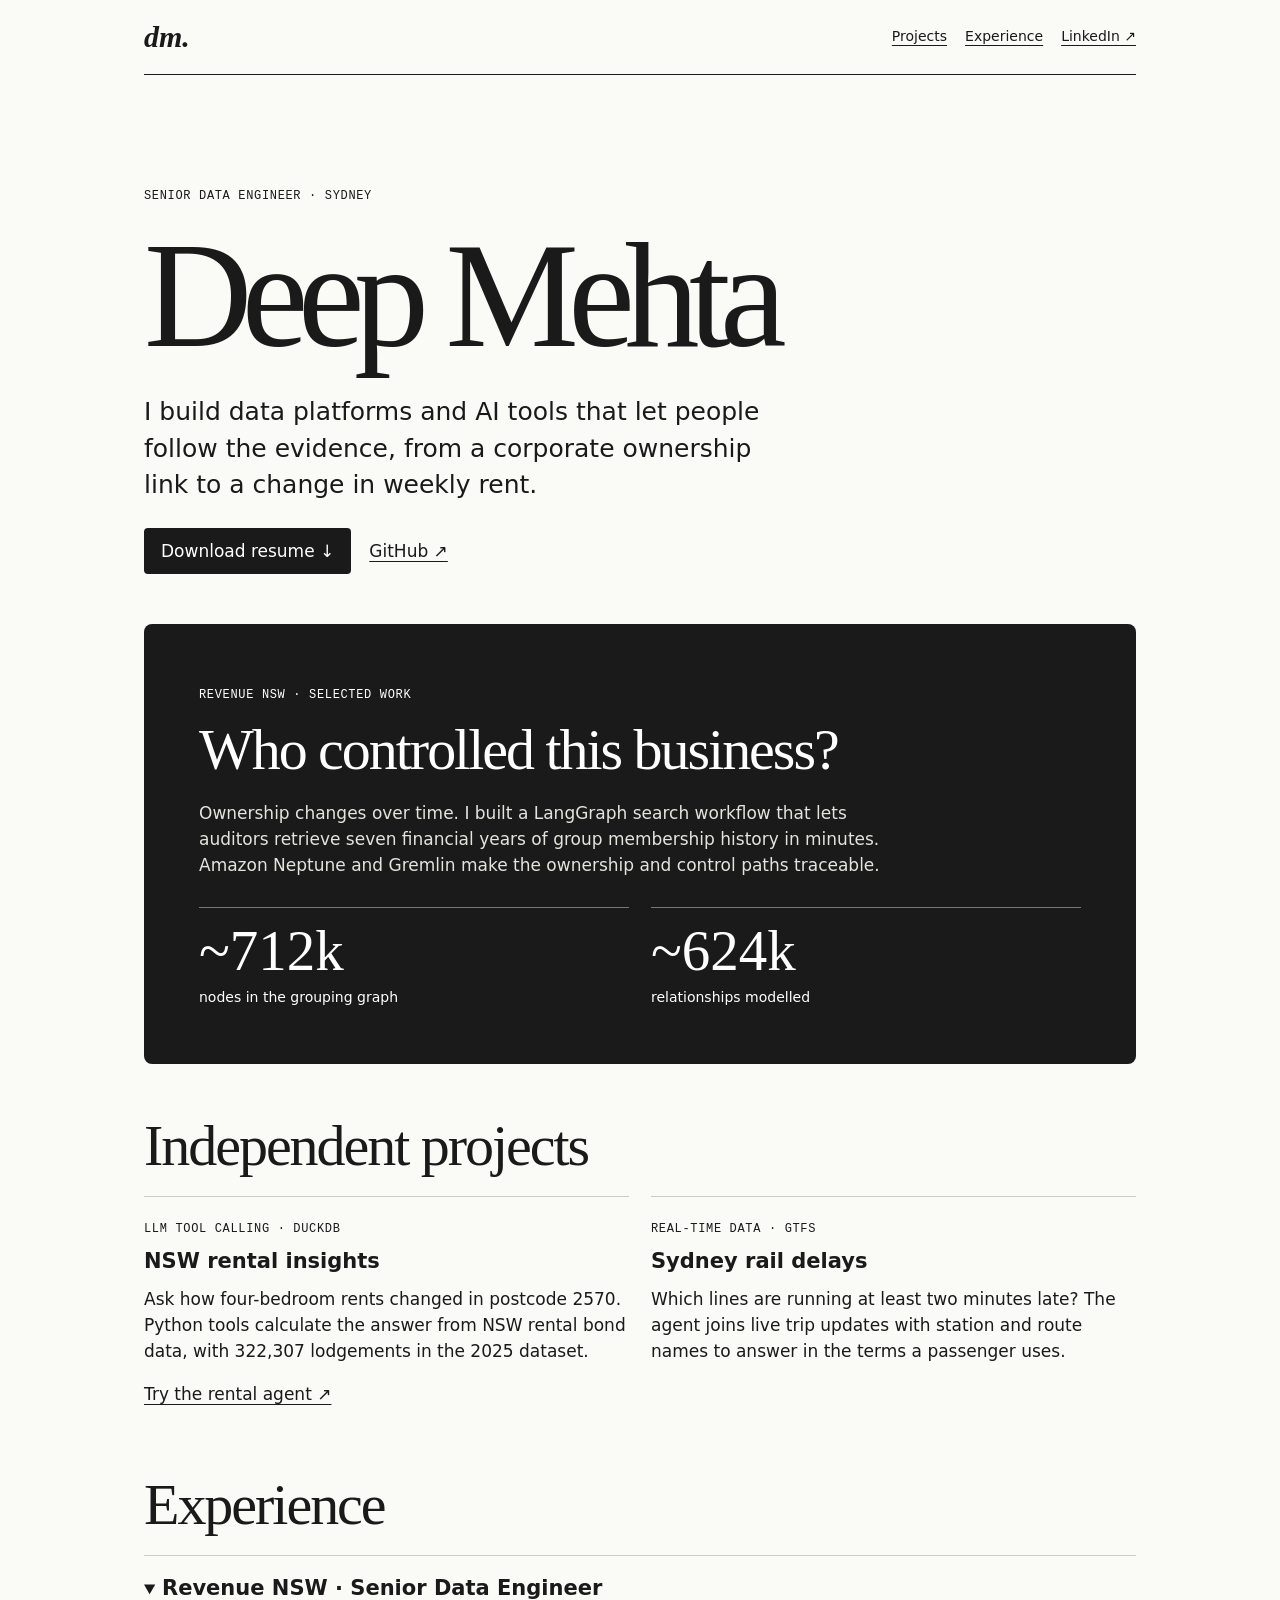
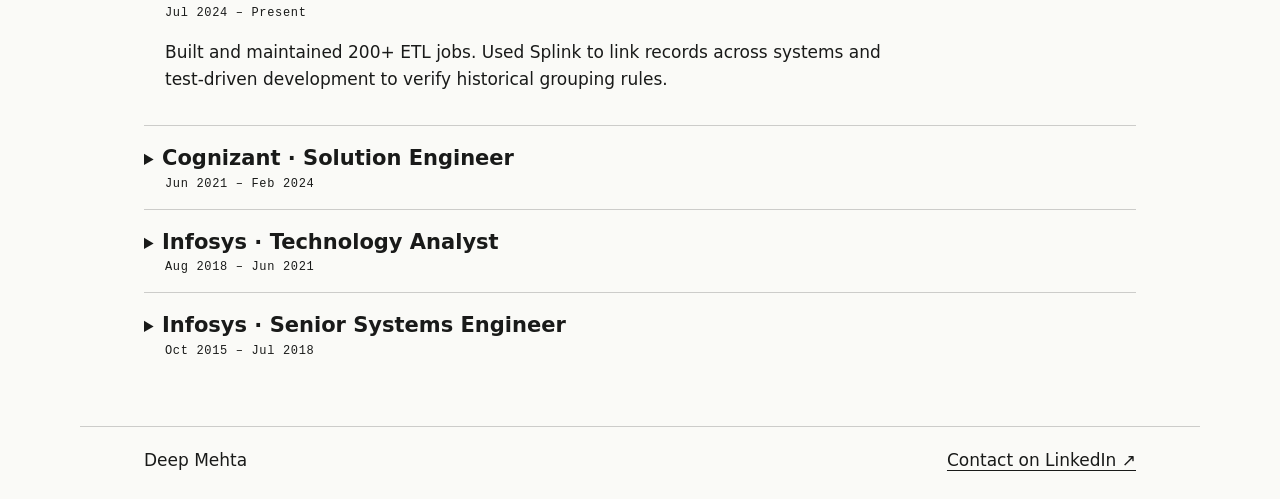
==== index.html @ f2d0caef "Publish resume and project portfolio" ====
<!doctype html>
<html lang="en-AU"><head><meta charset="utf-8"><meta name="viewport" content="width=device-width,initial-scale=1"><title>Deep Mehta — Data &amp; AI Engineering</title>
<style>
:root{--ink:#191a19;--paper:#fafaf7;--line:#ccccca}*{box-sizing:border-box}body{margin:0;background:var(--paper);color:var(--ink);font:17px/1.55 system-ui,sans-serif}main,header,footer{max-width:1120px;margin:auto;padding:0 clamp(20px,5vw,72px)}nav,footer{display:flex;align-items:center;justify-content:space-between;gap:18px}nav{padding:20px 0;border-bottom:1px solid var(--ink)}nav strong{font:italic bold 30px Georgia,serif}a{color:inherit;text-underline-offset:4px}nav div,.links{display:flex;flex-wrap:wrap;gap:18px}nav a{font-size:14px}.hero{padding:clamp(45px,9vw,105px) 0 50px}.small,time{font:12px/1.5 ui-monospace,monospace;letter-spacing:.055em}.hero h1{font:normal clamp(64px,12vw,150px)/.98 Georgia,serif;letter-spacing:-.07em;margin:16px 0 20px}.hero p{max-width:620px;font-size:clamp(18px,2.3vw,25px);line-height:1.45}.button{display:inline-block;background:var(--ink);color:white;text-decoration:none;padding:10px 17px;border-radius:4px}.links{align-items:center}.feature{background:var(--ink);color:white;padding:clamp(24px,5vw,55px);border-radius:8px}.feature h2,section>h2{font:normal clamp(33px,4.7vw,58px)/1.1 Georgia,serif;letter-spacing:-.035em;margin:12px 0 18px}.feature p{max-width:720px;color:#e4e4df}.stats,.projects{display:grid;grid-template-columns:repeat(2,1fr);gap:22px}.stats{margin-top:28px}.stats div{border-top:1px solid #777;padding-top:10px}.stats b{display:block;font:normal clamp(32px,5vw,57px) Georgia,serif}.stats span{font-size:14px}section{margin:0 0 50px}article{border-top:1px solid var(--line);padding:16px 0}article h3,summary strong{font-size:21px}h3{margin:6px 0}article p{margin:8px 0 16px}details{border-top:1px solid var(--line);padding:16px 0}summary{cursor:pointer}summary time{display:block;margin-left:21px}details p{max-width:760px;margin-left:21px}footer{padding-top:20px;padding-bottom:26px;border-top:1px solid var(--line)}:focus-visible{outline:3px solid currentColor;outline-offset:4px}@media(max-width:620px){.projects{grid-template-columns:1fr;gap:0}nav div{gap:10px}.hero h1{font-size:clamp(56px,15vw,88px)}}
</style></head><body><header><nav aria-label="Main"><strong>dm.</strong><div><a href="#projects">Projects</a><a href="#experience">Experience</a><a href="https://www.linkedin.com/in/dpbeing/">LinkedIn ↗</a></div></nav></header><main>
<div class="hero"><span class="small">SENIOR DATA ENGINEER · SYDNEY</span><h1>Deep Mehta</h1><p>I build data platforms and AI tools that let people follow the evidence, from a corporate ownership link to a change in weekly rent.</p><div class="links"><a class="button" href="Deep_Mehta_Resume.pdf" download>Download resume ↓</a><a href="https://github.com/dpbeing">GitHub ↗</a></div></div>
<section class="feature"><span class="small">REVENUE NSW · SELECTED WORK</span><h2>Who controlled this business?</h2><p>Ownership changes over time. I built a LangGraph search workflow that lets auditors retrieve seven financial years of group membership history in minutes. Amazon Neptune and Gremlin make the ownership and control paths traceable.</p><div class="stats"><div><b>~712k</b><span>nodes in the grouping graph</span></div><div><b>~624k</b><span>relationships modelled</span></div></div></section>
<section id="projects"><h2>Independent projects</h2><div class="projects"><article><span class="small">LLM TOOL CALLING · DUCKDB</span><h3>NSW rental insights</h3><p>Ask how four-bedroom rents changed in postcode 2570. Python tools calculate the answer from NSW rental bond data, with 322,307 lodgements in the 2025 dataset.</p><a href="https://nsw-open-data-agent.streamlit.app/">Try the rental agent ↗</a></article><article><span class="small">REAL-TIME DATA · GTFS</span><h3>Sydney rail delays</h3><p>Which lines are running at least two minutes late? The agent joins live trip updates with station and route names to answer in the terms a passenger uses.</p></article></div></section>
<section id="experience"><h2>Experience</h2>
<details open><summary><strong>Revenue NSW · Senior Data Engineer</strong><time>Jul 2024 – Present</time></summary><p>Built and maintained 200+ ETL jobs. Used Splink to link records across systems and test-driven development to verify historical grouping rules.</p></details>
<details><summary><strong>Cognizant · Solution Engineer</strong><time>Jun 2021 – Feb 2024</time></summary><p>Led delivery across 5+ Azure projects for Westpac. Reusable Python libraries reduced repeat work and contributed to a 20% reduction in project costs.</p></details>
<details><summary><strong>Infosys · Technology Analyst</strong><time>Aug 2018 – Jun 2021</time></summary><p>Led onshore delivery for Westpac, turning business rules into Spark transformations and contributing to the Unsecured Loans programme.</p></details>
<details><summary><strong>Infosys · Senior Systems Engineer</strong><time>Oct 2015 – Jul 2018</time></summary><p>Delivered anti-money-laundering technology for HSBC Correspondent Banking, supporting suspicious-transaction monitoring and regulatory reporting across markets.</p></details></section>
</main><footer><span>Deep Mehta</span><a href="https://www.linkedin.com/in/dpbeing/">Contact on LinkedIn ↗</a></footer></body></html>
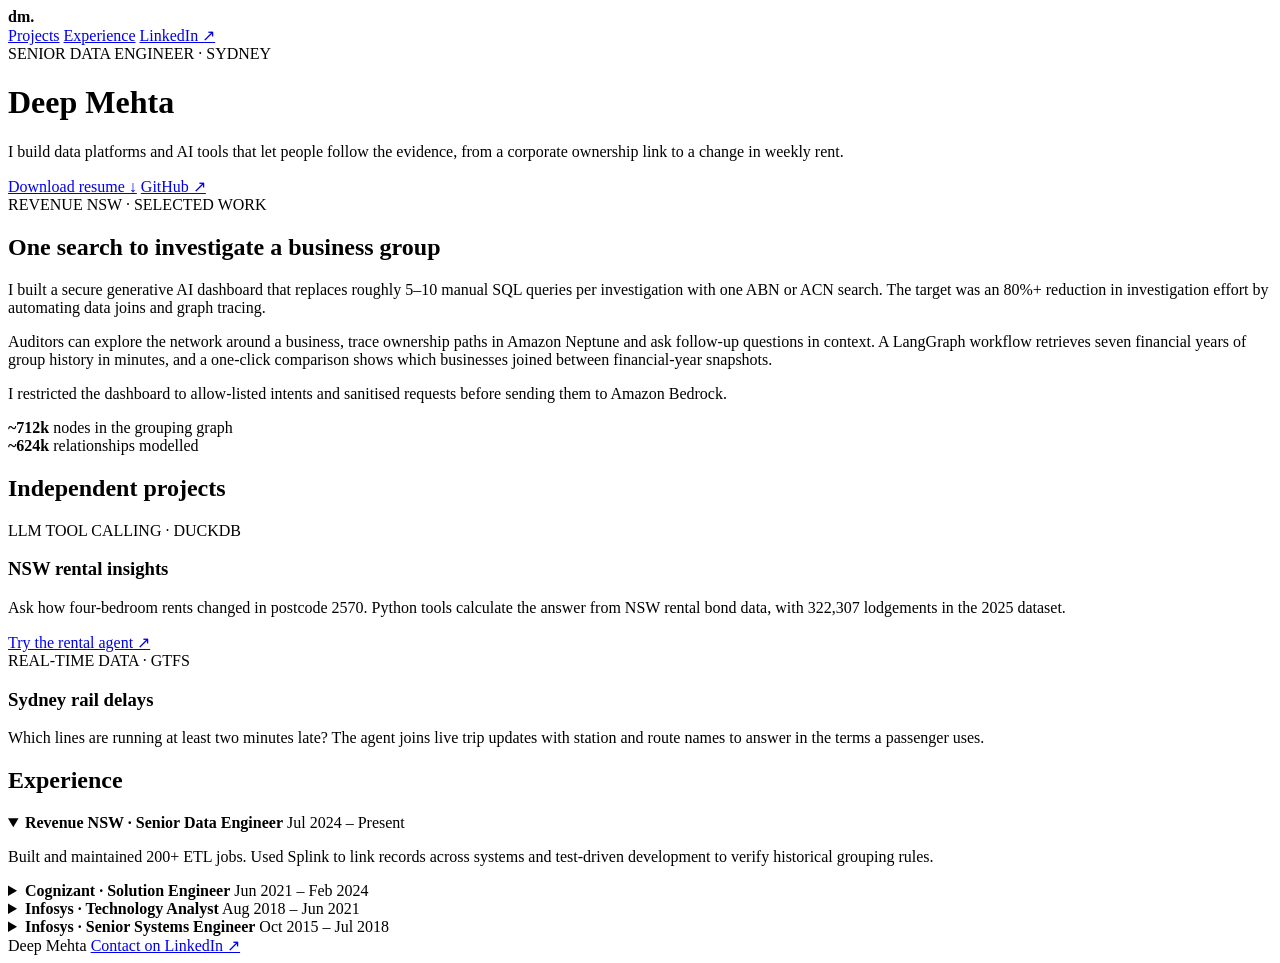
==== commit b332e1ee: "Publish resume and project portfolio" ====
--- a/index.html
+++ b/index.html
@@ -1,14 +1,104 @@
 <!doctype html>
-<html lang="en-AU"><head><meta charset="utf-8"><meta name="viewport" content="width=device-width,initial-scale=1"><title>Deep Mehta — Data &amp; AI Engineering</title>
-<style>
-:root{--ink:#191a19;--paper:#fafaf7;--line:#ccccca}*{box-sizing:border-box}body{margin:0;background:var(--paper);color:var(--ink);font:17px/1.55 system-ui,sans-serif}main,header,footer{max-width:1120px;margin:auto;padding:0 clamp(20px,5vw,72px)}nav,footer{display:flex;align-items:center;justify-content:space-between;gap:18px}nav{padding:20px 0;border-bottom:1px solid var(--ink)}nav strong{font:italic bold 30px Georgia,serif}a{color:inherit;text-underline-offset:4px}nav div,.links{display:flex;flex-wrap:wrap;gap:18px}nav a{font-size:14px}.hero{padding:clamp(45px,9vw,105px) 0 50px}.small,time{font:12px/1.5 ui-monospace,monospace;letter-spacing:.055em}.hero h1{font:normal clamp(64px,12vw,150px)/.98 Georgia,serif;letter-spacing:-.07em;margin:16px 0 20px}.hero p{max-width:620px;font-size:clamp(18px,2.3vw,25px);line-height:1.45}.button{display:inline-block;background:var(--ink);color:white;text-decoration:none;padding:10px 17px;border-radius:4px}.links{align-items:center}.feature{background:var(--ink);color:white;padding:clamp(24px,5vw,55px);border-radius:8px}.feature h2,section>h2{font:normal clamp(33px,4.7vw,58px)/1.1 Georgia,serif;letter-spacing:-.035em;margin:12px 0 18px}.feature p{max-width:720px;color:#e4e4df}.stats,.projects{display:grid;grid-template-columns:repeat(2,1fr);gap:22px}.stats{margin-top:28px}.stats div{border-top:1px solid #777;padding-top:10px}.stats b{display:block;font:normal clamp(32px,5vw,57px) Georgia,serif}.stats span{font-size:14px}section{margin:0 0 50px}article{border-top:1px solid var(--line);padding:16px 0}article h3,summary strong{font-size:21px}h3{margin:6px 0}article p{margin:8px 0 16px}details{border-top:1px solid var(--line);padding:16px 0}summary{cursor:pointer}summary time{display:block;margin-left:21px}details p{max-width:760px;margin-left:21px}footer{padding-top:20px;padding-bottom:26px;border-top:1px solid var(--line)}:focus-visible{outline:3px solid currentColor;outline-offset:4px}@media(max-width:620px){.projects{grid-template-columns:1fr;gap:0}nav div{gap:10px}.hero h1{font-size:clamp(56px,15vw,88px)}}
-</style></head><body><header><nav aria-label="Main"><strong>dm.</strong><div><a href="#projects">Projects</a><a href="#experience">Experience</a><a href="https://www.linkedin.com/in/dpbeing/">LinkedIn ↗</a></div></nav></header><main>
-<div class="hero"><span class="small">SENIOR DATA ENGINEER · SYDNEY</span><h1>Deep Mehta</h1><p>I build data platforms and AI tools that let people follow the evidence, from a corporate ownership link to a change in weekly rent.</p><div class="links"><a class="button" href="Deep_Mehta_Resume.pdf" download>Download resume ↓</a><a href="https://github.com/dpbeing">GitHub ↗</a></div></div>
-<section class="feature"><span class="small">REVENUE NSW · SELECTED WORK</span><h2>Who controlled this business?</h2><p>Ownership changes over time. I built a LangGraph search workflow that lets auditors retrieve seven financial years of group membership history in minutes. Amazon Neptune and Gremlin make the ownership and control paths traceable.</p><div class="stats"><div><b>~712k</b><span>nodes in the grouping graph</span></div><div><b>~624k</b><span>relationships modelled</span></div></div></section>
-<section id="projects"><h2>Independent projects</h2><div class="projects"><article><span class="small">LLM TOOL CALLING · DUCKDB</span><h3>NSW rental insights</h3><p>Ask how four-bedroom rents changed in postcode 2570. Python tools calculate the answer from NSW rental bond data, with 322,307 lodgements in the 2025 dataset.</p><a href="https://nsw-open-data-agent.streamlit.app/">Try the rental agent ↗</a></article><article><span class="small">REAL-TIME DATA · GTFS</span><h3>Sydney rail delays</h3><p>Which lines are running at least two minutes late? The agent joins live trip updates with station and route names to answer in the terms a passenger uses.</p></article></div></section>
-<section id="experience"><h2>Experience</h2>
-<details open><summary><strong>Revenue NSW · Senior Data Engineer</strong><time>Jul 2024 – Present</time></summary><p>Built and maintained 200+ ETL jobs. Used Splink to link records across systems and test-driven development to verify historical grouping rules.</p></details>
-<details><summary><strong>Cognizant · Solution Engineer</strong><time>Jun 2021 – Feb 2024</time></summary><p>Led delivery across 5+ Azure projects for Westpac. Reusable Python libraries reduced repeat work and contributed to a 20% reduction in project costs.</p></details>
-<details><summary><strong>Infosys · Technology Analyst</strong><time>Aug 2018 – Jun 2021</time></summary><p>Led onshore delivery for Westpac, turning business rules into Spark transformations and contributing to the Unsecured Loans programme.</p></details>
-<details><summary><strong>Infosys · Senior Systems Engineer</strong><time>Oct 2015 – Jul 2018</time></summary><p>Delivered anti-money-laundering technology for HSBC Correspondent Banking, supporting suspicious-transaction monitoring and regulatory reporting across markets.</p></details></section>
-</main><footer><span>Deep Mehta</span><a href="https://www.linkedin.com/in/dpbeing/">Contact on LinkedIn ↗</a></footer></body></html>
+<html lang="en-AU">
+  <head>
+    <meta charset="utf-8">
+    <meta name="viewport" content="width=device-width,initial-scale=1">
+    <title>Deep Mehta — Data &amp; AI Engineering</title>
+    <link rel="stylesheet" href="styles.css">
+  </head>
+  <body>
+    <header>
+      <nav aria-label="Main">
+        <strong>dm.</strong>
+        <div>
+          <a href="#projects">Projects</a>
+          <a href="#experience">Experience</a>
+          <a href="https://www.linkedin.com/in/dpbeing/">LinkedIn ↗</a>
+        </div>
+      </nav>
+    </header>
+    <main>
+      <!-- Edit: Introduction and resume download -->
+      <div class="hero">
+        <span class="small">SENIOR DATA ENGINEER · SYDNEY</span>
+        <h1>Deep Mehta</h1>
+        <p>I build data platforms and AI tools that let people follow the evidence, from a corporate ownership link to a change in weekly rent.</p>
+        <div class="links">
+          <a class="button" href="Deep_Mehta_Resume.pdf" download>Download resume ↓</a>
+          <a href="https://github.com/databydeep">GitHub ↗</a>
+        </div>
+      </div>
+      <!-- Edit: Who controlled this business? -->
+      <section class="feature">
+        <span class="small">REVENUE NSW · SELECTED WORK</span>
+        <h2>One search to investigate a business group</h2>
+        <p>I built a secure generative AI dashboard that replaces roughly 5–10 manual SQL queries per investigation with one ABN or ACN search. The target was an 80%+ reduction in investigation effort by automating data joins and graph tracing.</p>
+        <p>Auditors can explore the network around a business, trace ownership paths in Amazon Neptune and ask follow-up questions in context. A LangGraph workflow retrieves seven financial years of group history in minutes, and a one-click comparison shows which businesses joined between financial-year snapshots.</p>
+        <p>I restricted the dashboard to allow-listed intents and sanitised requests before sending them to Amazon Bedrock.</p>
+        <div class="stats">
+          <div>
+            <b>~712k</b>
+            <span>nodes in the grouping graph</span>
+          </div>
+          <div>
+            <b>~624k</b>
+            <span>relationships modelled</span>
+          </div>
+        </div>
+      </section>
+      <!-- Edit: Independent projects -->
+      <section id="projects">
+        <h2>Independent projects</h2>
+        <div class="projects">
+          <article>
+            <span class="small">LLM TOOL CALLING · DUCKDB</span>
+            <h3>NSW rental insights</h3>
+            <p>Ask how four-bedroom rents changed in postcode 2570. Python tools calculate the answer from NSW rental bond data, with 322,307 lodgements in the 2025 dataset.</p>
+            <a href="https://nsw-open-data-agent.streamlit.app/">Try the rental agent ↗</a>
+          </article>
+          <article>
+            <span class="small">REAL-TIME DATA · GTFS</span>
+            <h3>Sydney rail delays</h3>
+            <p>Which lines are running at least two minutes late? The agent joins live trip updates with station and route names to answer in the terms a passenger uses.</p>
+          </article>
+        </div>
+      </section>
+      <!-- Edit: Experience -->
+      <section id="experience">
+        <h2>Experience</h2>
+        <details open>
+          <summary>
+            <strong>Revenue NSW · Senior Data Engineer</strong>
+            <time>Jul 2024 – Present</time>
+          </summary>
+          <p>Built and maintained 200+ ETL jobs. Used Splink to link records across systems and test-driven development to verify historical grouping rules.</p>
+        </details>
+        <details>
+          <summary>
+            <strong>Cognizant · Solution Engineer</strong>
+            <time>Jun 2021 – Feb 2024</time>
+          </summary>
+          <p>Led delivery across 5+ Azure projects for Westpac. Reusable Python libraries reduced repeat work and contributed to a 20% reduction in project costs.</p>
+        </details>
+        <details>
+          <summary>
+            <strong>Infosys · Technology Analyst</strong>
+            <time>Aug 2018 – Jun 2021</time>
+          </summary>
+          <p>Led onshore delivery for Westpac, turning business rules into Spark transformations and contributing to the Unsecured Loans programme.</p>
+        </details>
+        <details>
+          <summary>
+            <strong>Infosys · Senior Systems Engineer</strong>
+            <time>Oct 2015 – Jul 2018</time>
+          </summary>
+          <p>Delivered anti-money-laundering technology for HSBC Correspondent Banking, supporting suspicious-transaction monitoring and regulatory reporting across markets.</p>
+        </details>
+      </section>
+    </main>
+    <footer>
+      <span>Deep Mehta</span>
+      <a href="https://www.linkedin.com/in/dpbeing/">Contact on LinkedIn ↗</a>
+    </footer>
+  </body>
+</html>
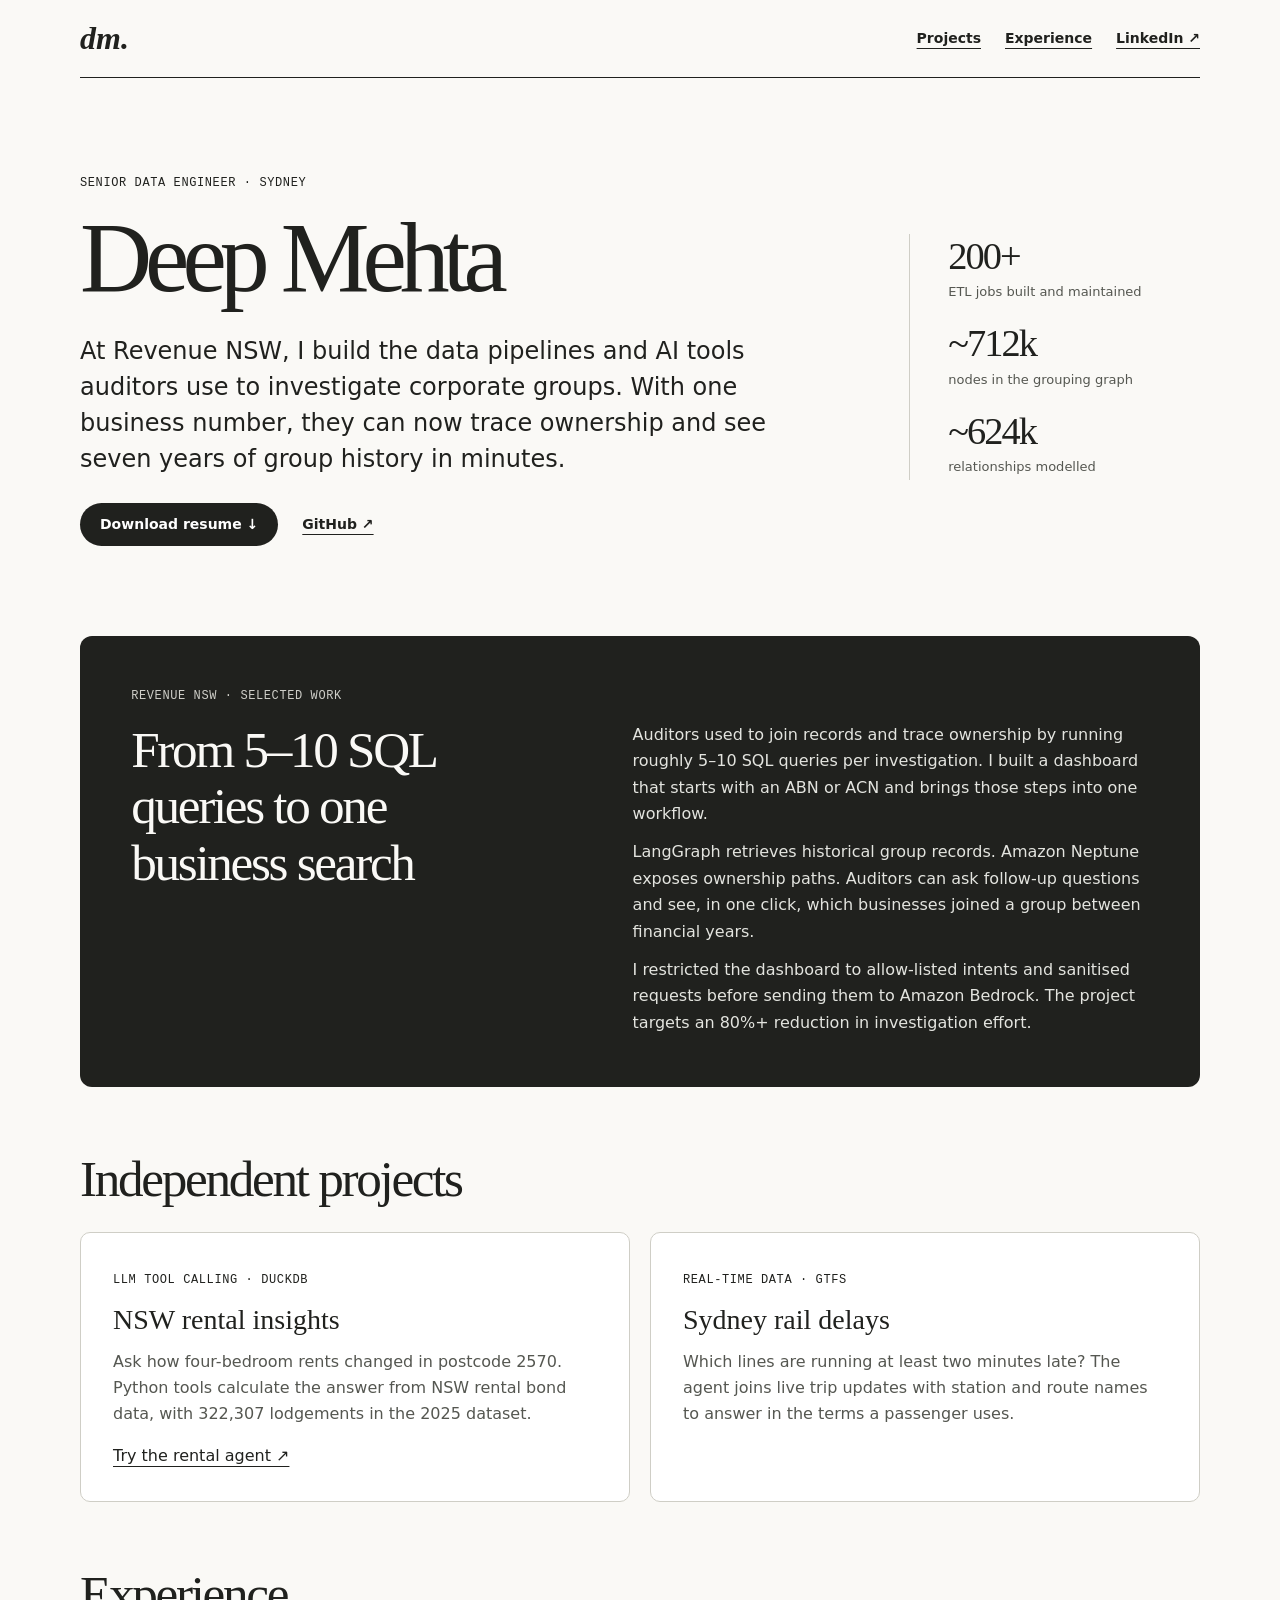
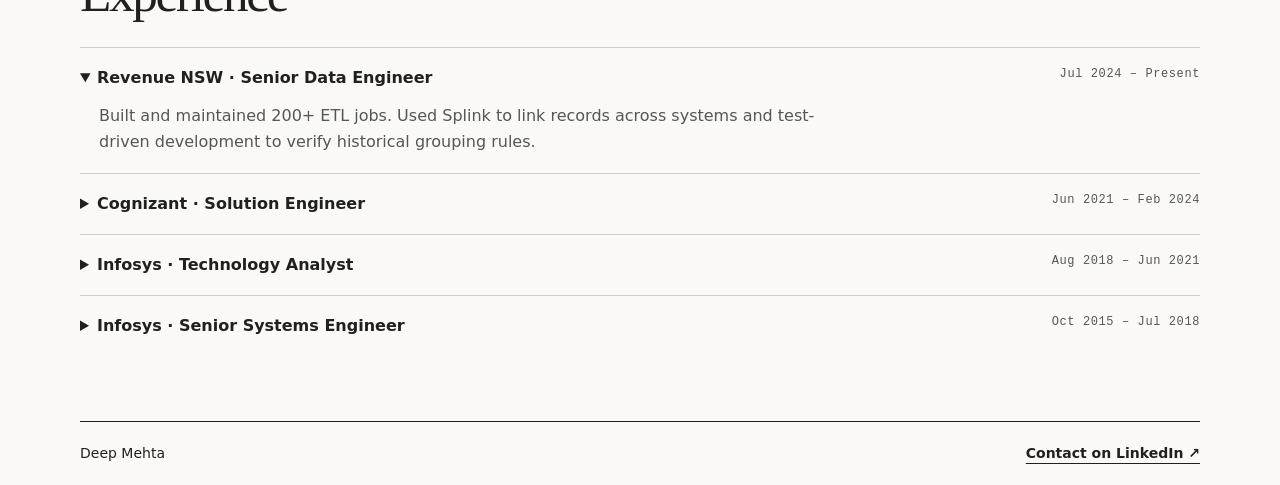
==== commit 20eb56b9: "Publish resume and project portfolio" ====
--- a/index.html
+++ b/index.html
@@ -20,30 +20,29 @@
     <main>
       <!-- Edit: Introduction and resume download -->
       <div class="hero">
-        <span class="small">SENIOR DATA ENGINEER · SYDNEY</span>
-        <h1>Deep Mehta</h1>
-        <p>I build data platforms and AI tools that let people follow the evidence, from a corporate ownership link to a change in weekly rent.</p>
-        <div class="links">
-          <a class="button" href="Deep_Mehta_Resume.pdf" download>Download resume ↓</a>
-          <a href="https://github.com/databydeep">GitHub ↗</a>
+        <div class="intro">
+          <span class="small">SENIOR DATA ENGINEER · SYDNEY</span>
+          <h1>Deep Mehta</h1>
+          <p>At Revenue NSW, I build the data pipelines and AI tools auditors use to investigate corporate groups. With one business number, they can now trace ownership and see seven years of group history in minutes.</p>
+          <div class="links">
+            <a class="button" href="Deep_Mehta_Resume.pdf" download>Download resume ↓</a>
+            <a href="https://github.com/databydeep">GitHub ↗</a>
+          </div>
         </div>
+        <aside aria-label="Scale of my work at Revenue NSW">
+          <div><strong>200+</strong><span>ETL jobs built and maintained</span></div>
+          <div><strong>~712k</strong><span>nodes in the grouping graph</span></div>
+          <div><strong>~624k</strong><span>relationships modelled</span></div>
+        </aside>
       </div>
       <!-- Edit: Who controlled this business? -->
       <section class="feature">
         <span class="small">REVENUE NSW · SELECTED WORK</span>
-        <h2>One search to investigate a business group</h2>
-        <p>I built a secure generative AI dashboard that replaces roughly 5–10 manual SQL queries per investigation with one ABN or ACN search. The target was an 80%+ reduction in investigation effort by automating data joins and graph tracing.</p>
-        <p>Auditors can explore the network around a business, trace ownership paths in Amazon Neptune and ask follow-up questions in context. A LangGraph workflow retrieves seven financial years of group history in minutes, and a one-click comparison shows which businesses joined between financial-year snapshots.</p>
-        <p>I restricted the dashboard to allow-listed intents and sanitised requests before sending them to Amazon Bedrock.</p>
-        <div class="stats">
-          <div>
-            <b>~712k</b>
-            <span>nodes in the grouping graph</span>
-          </div>
-          <div>
-            <b>~624k</b>
-            <span>relationships modelled</span>
-          </div>
+        <h2>From 5–10 SQL queries to one business search</h2>
+        <div class="case-body">
+          <p>Auditors used to join records and trace ownership by running roughly 5–10 SQL queries per investigation. I built a dashboard that starts with an ABN or ACN and brings those steps into one workflow.</p>
+          <p>LangGraph retrieves historical group records. Amazon Neptune exposes ownership paths. Auditors can ask follow-up questions and see, in one click, which businesses joined a group between financial years.</p>
+          <p>I restricted the dashboard to allow-listed intents and sanitised requests before sending them to Amazon Bedrock. The project targets an 80%+ reduction in investigation effort.</p>
         </div>
       </section>
       <!-- Edit: Independent projects -->
--- a/styles.css
+++ b/styles.css
@@ -0,0 +1,58 @@
+:root {
+  --paper: #faf9f6;
+  --ink: #20211e;
+  --muted: #555751;
+  --rule: #cfcec6;
+  --serif: Georgia, "Times New Roman", serif;
+}
+* { box-sizing: border-box; }
+body { margin: 0; background: var(--paper); color: var(--ink); font: 16px/1.65 system-ui, sans-serif; }
+main, header, footer { width: min(1120px, 90%); margin: auto; }
+nav, footer, .links, nav div { display: flex; align-items: center; gap: 24px; }
+nav, footer { justify-content: space-between; padding: 20px 0; }
+nav { border-bottom: 1px solid var(--ink); }
+nav strong { font: bold italic 32px var(--serif); }
+a { color: inherit; text-underline-offset: 5px; }
+nav a, .links a, footer a { font-size: 14px; font-weight: 600; }
+a:hover { text-decoration-thickness: 2px; }
+:focus-visible { outline: 2px solid currentColor; outline-offset: 5px; }
+.hero { display: grid; grid-template-columns: 2.5fr 1fr; gap: 9%; align-items: center; padding: clamp(45px, 7vw, 90px) 0; }
+.small, time { font: 12px/1.6 ui-monospace, monospace; letter-spacing: .05em; }
+h1, h2, h3, p { margin: 0; }
+h1 { font: 500 clamp(56px, 7.8vw, 106px)/1.05 var(--serif); letter-spacing: -.07em; margin: 12px 0 22px; }
+.intro p { font-size: clamp(19px, 1.9vw, 24px); line-height: 1.5; max-width: 51ch; }
+.links { margin-top: 26px; flex-wrap: wrap; }
+.button { background: var(--ink); color: white; text-decoration: none; border-radius: 30px; padding: 10px 20px; }
+.button:hover { background: #41433d; }
+aside { border-left: 1px solid var(--rule); padding-left: clamp(18px, 3vw, 42px); }
+aside div + div { margin-top: 17px; }
+aside strong { display: block; font: 500 clamp(29px, 3vw, 42px)/1.15 var(--serif); letter-spacing: -.05em; }
+aside span { font-size: 13px; color: var(--muted); }
+section { margin-bottom: clamp(36px, 5vw, 70px); }
+section > h2 { font: 500 clamp(32px, 4vw, 52px)/1.1 var(--serif); letter-spacing: -.045em; margin-bottom: 24px; }
+.feature { background: var(--ink); color: #faf9f6; border-radius: 12px; padding: clamp(26px, 4vw, 52px); display: grid; grid-template-columns: 1fr 1.2fr; gap: 16px 7%; }
+.feature .small { grid-column: 1/-1; color: #cecec8; }
+.feature h2 { max-width: 13ch; }
+.case-body p + p { margin-top: 12px; }
+.case-body { color: #e3e4df; }
+.projects { display: grid; grid-template-columns: repeat(2, 1fr); gap: 20px; }
+article { border: 1px solid var(--rule); padding: clamp(20px, 3vw, 32px); border-radius: 10px; background: #fff; }
+article h3 { font: 500 28px/1.2 var(--serif); margin: 12px 0; }
+article p, details p { color: var(--muted); }
+article a { display: inline-block; margin-top: 15px; }
+details { border-top: 1px solid var(--rule); padding: 17px 0; }
+summary { cursor: pointer; }
+summary strong { font-weight: 600; }
+summary time { float: right; color: var(--muted); }
+details p { max-width: 74ch; margin: 12px 0 0 19px; }
+footer { border-top: 1px solid var(--ink); font-size: 14px; }
+@media (max-width: 720px) {
+  .hero, .feature, .projects { grid-template-columns: 1fr; }
+  .hero { gap: 30px; }
+  aside { display: grid; grid-template-columns: repeat(3, 1fr); gap: 12px; border-left: 0; border-top: 1px solid var(--rule); padding: 16px 0 0; }
+  aside div + div { margin: 0; }
+  aside span { display: block; }
+  .feature h2 { max-width: 19ch; margin: 0; }
+  nav div { gap: 12px; }
+  summary time { display: block; float: none; margin-left: 19px; }
+}
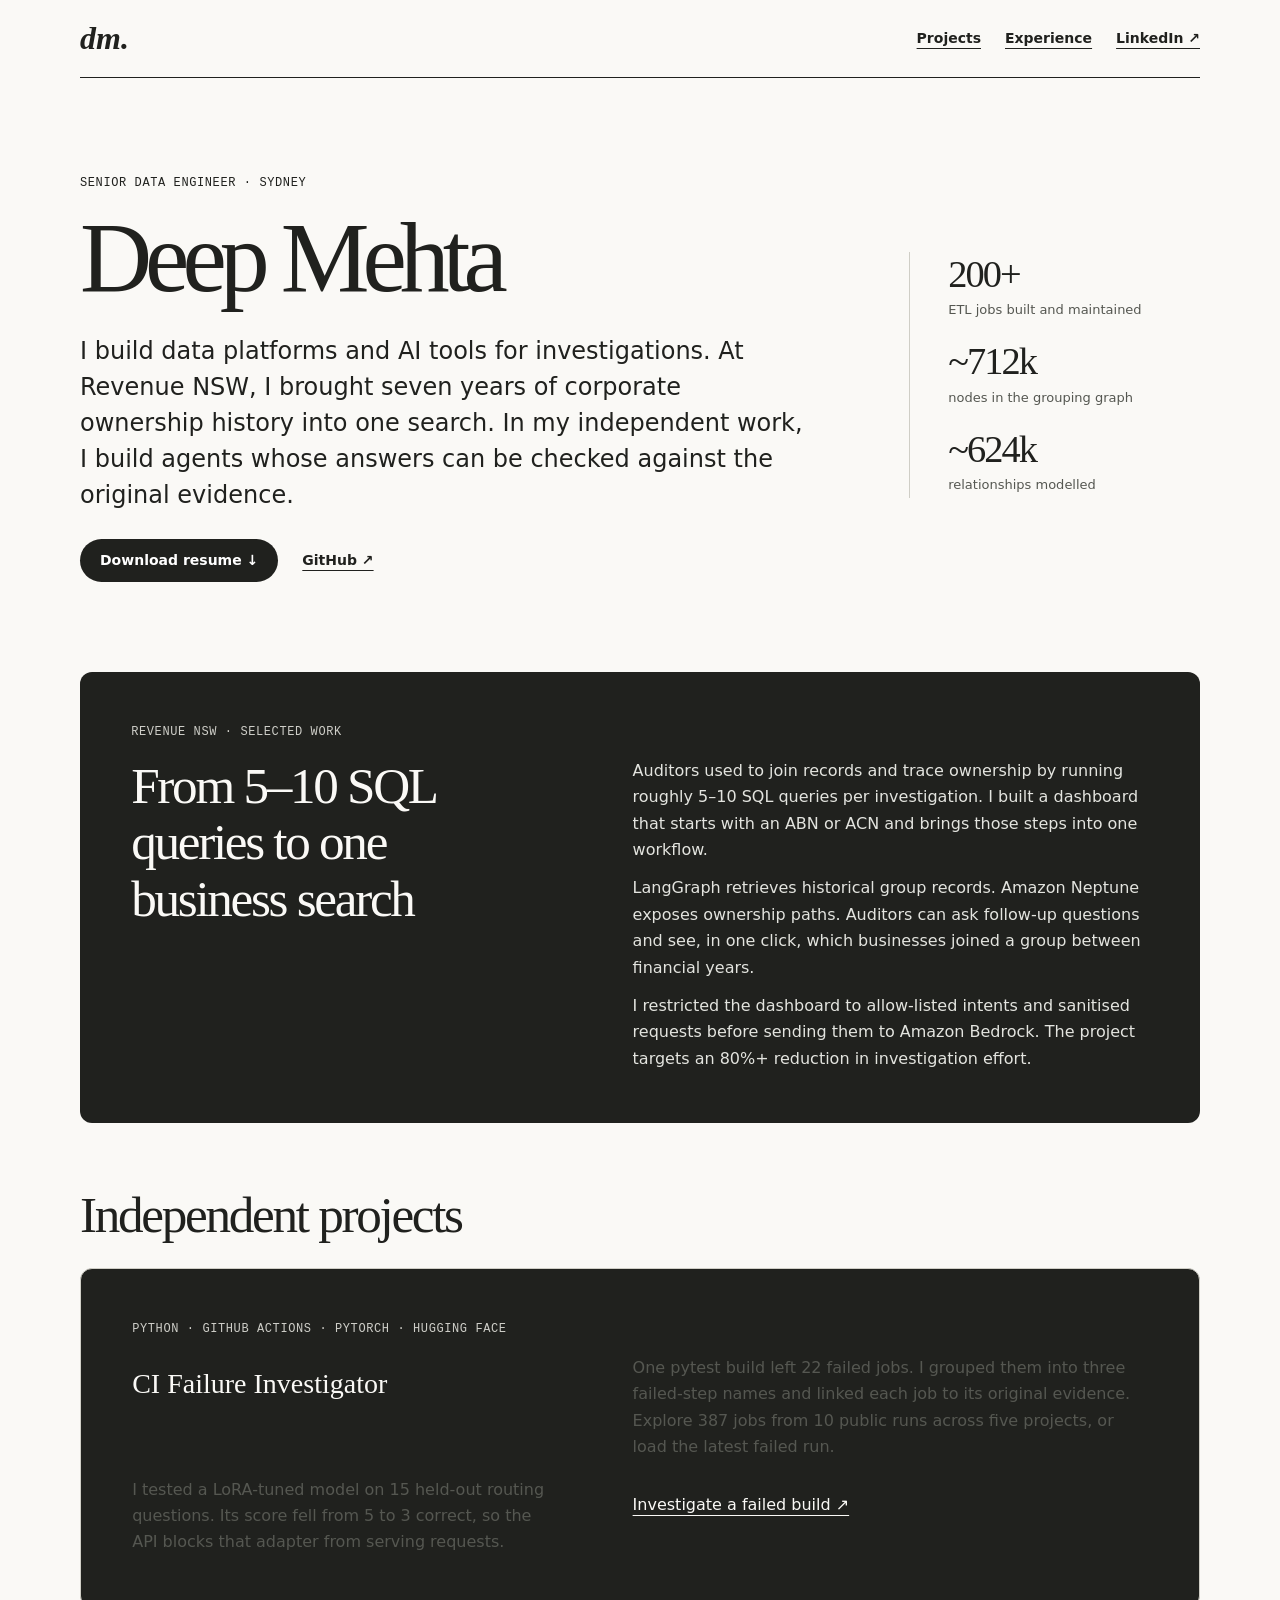
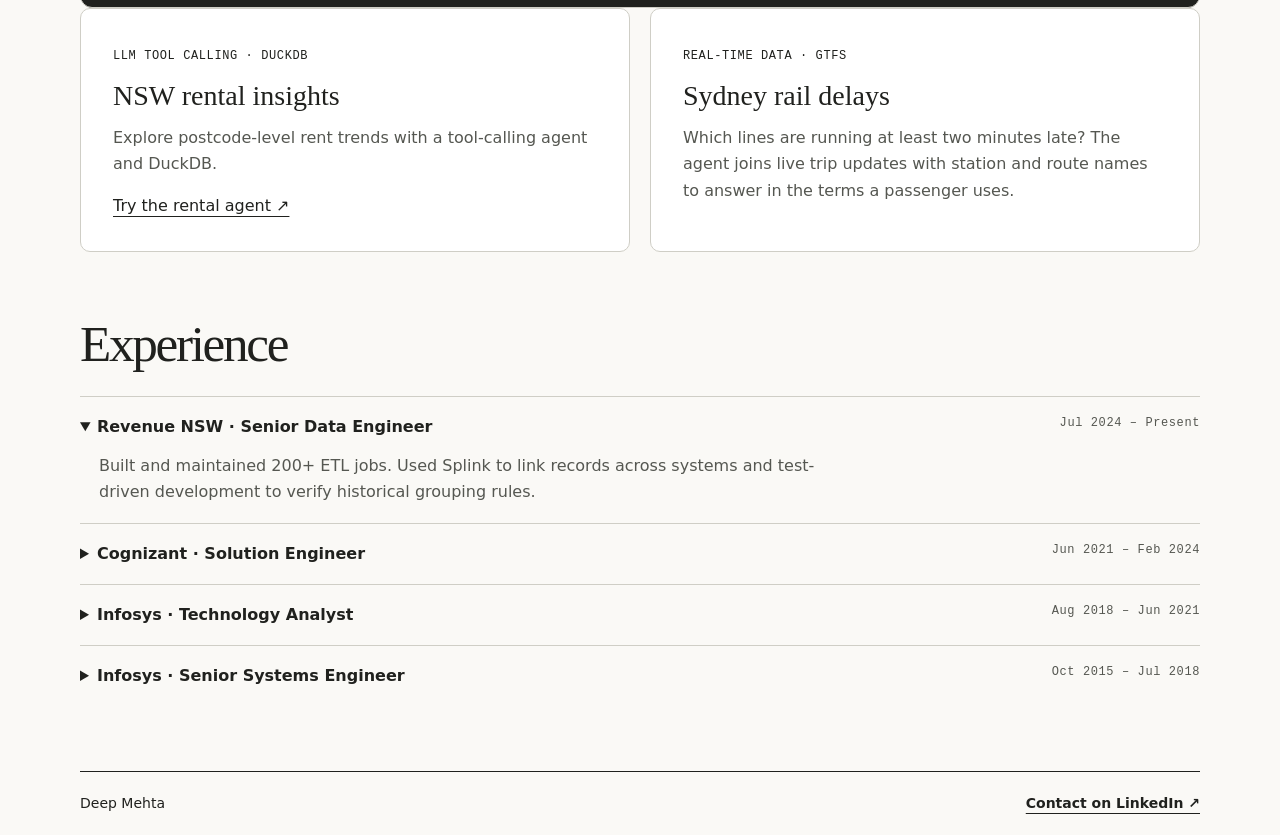
==== commit 095f18f6: "Feature an evidence-linked CI investigator with reproducible model evaluation" ====
--- a/index.html
+++ b/index.html
@@ -23,7 +23,7 @@
         <div class="intro">
           <span class="small">SENIOR DATA ENGINEER · SYDNEY</span>
           <h1>Deep Mehta</h1>
-          <p>At Revenue NSW, I build the data pipelines and AI tools auditors use to investigate corporate groups. With one business number, they can now trace ownership and see seven years of group history in minutes.</p>
+          <p>I build data platforms and AI tools for investigations. At Revenue NSW, I brought seven years of corporate ownership history into one search. In my independent work, I build agents whose answers can be checked against the original evidence.</p>
           <div class="links">
             <a class="button" href="Deep_Mehta_Resume.pdf" download>Download resume ↓</a>
             <a href="https://github.com/databydeep">GitHub ↗</a>
@@ -48,11 +48,18 @@
       <!-- Edit: Independent projects -->
       <section id="projects">
         <h2>Independent projects</h2>
+        <article class="feature">
+          <span class="small">PYTHON · GITHUB ACTIONS · PYTORCH · HUGGING FACE</span>
+          <h3>CI Failure Investigator</h3>
+          <p>One pytest build left 22 failed jobs. I grouped them into three failed-step names and linked each job to its original evidence. Explore 387 jobs from 10 public runs across five projects, or load the latest failed run.</p>
+          <p>I tested a LoRA-tuned model on 15 held-out routing questions. Its score fell from 5 to 3 correct, so the API blocks that adapter from serving requests.</p>
+          <a href="ci-investigator/">Investigate a failed build ↗</a>
+        </article>
         <div class="projects">
           <article>
             <span class="small">LLM TOOL CALLING · DUCKDB</span>
             <h3>NSW rental insights</h3>
-            <p>Ask how four-bedroom rents changed in postcode 2570. Python tools calculate the answer from NSW rental bond data, with 322,307 lodgements in the 2025 dataset.</p>
+            <p>Explore postcode-level rent trends with a tool-calling agent and DuckDB.</p>
             <a href="https://nsw-open-data-agent.streamlit.app/">Try the rental agent ↗</a>
           </article>
           <article>
